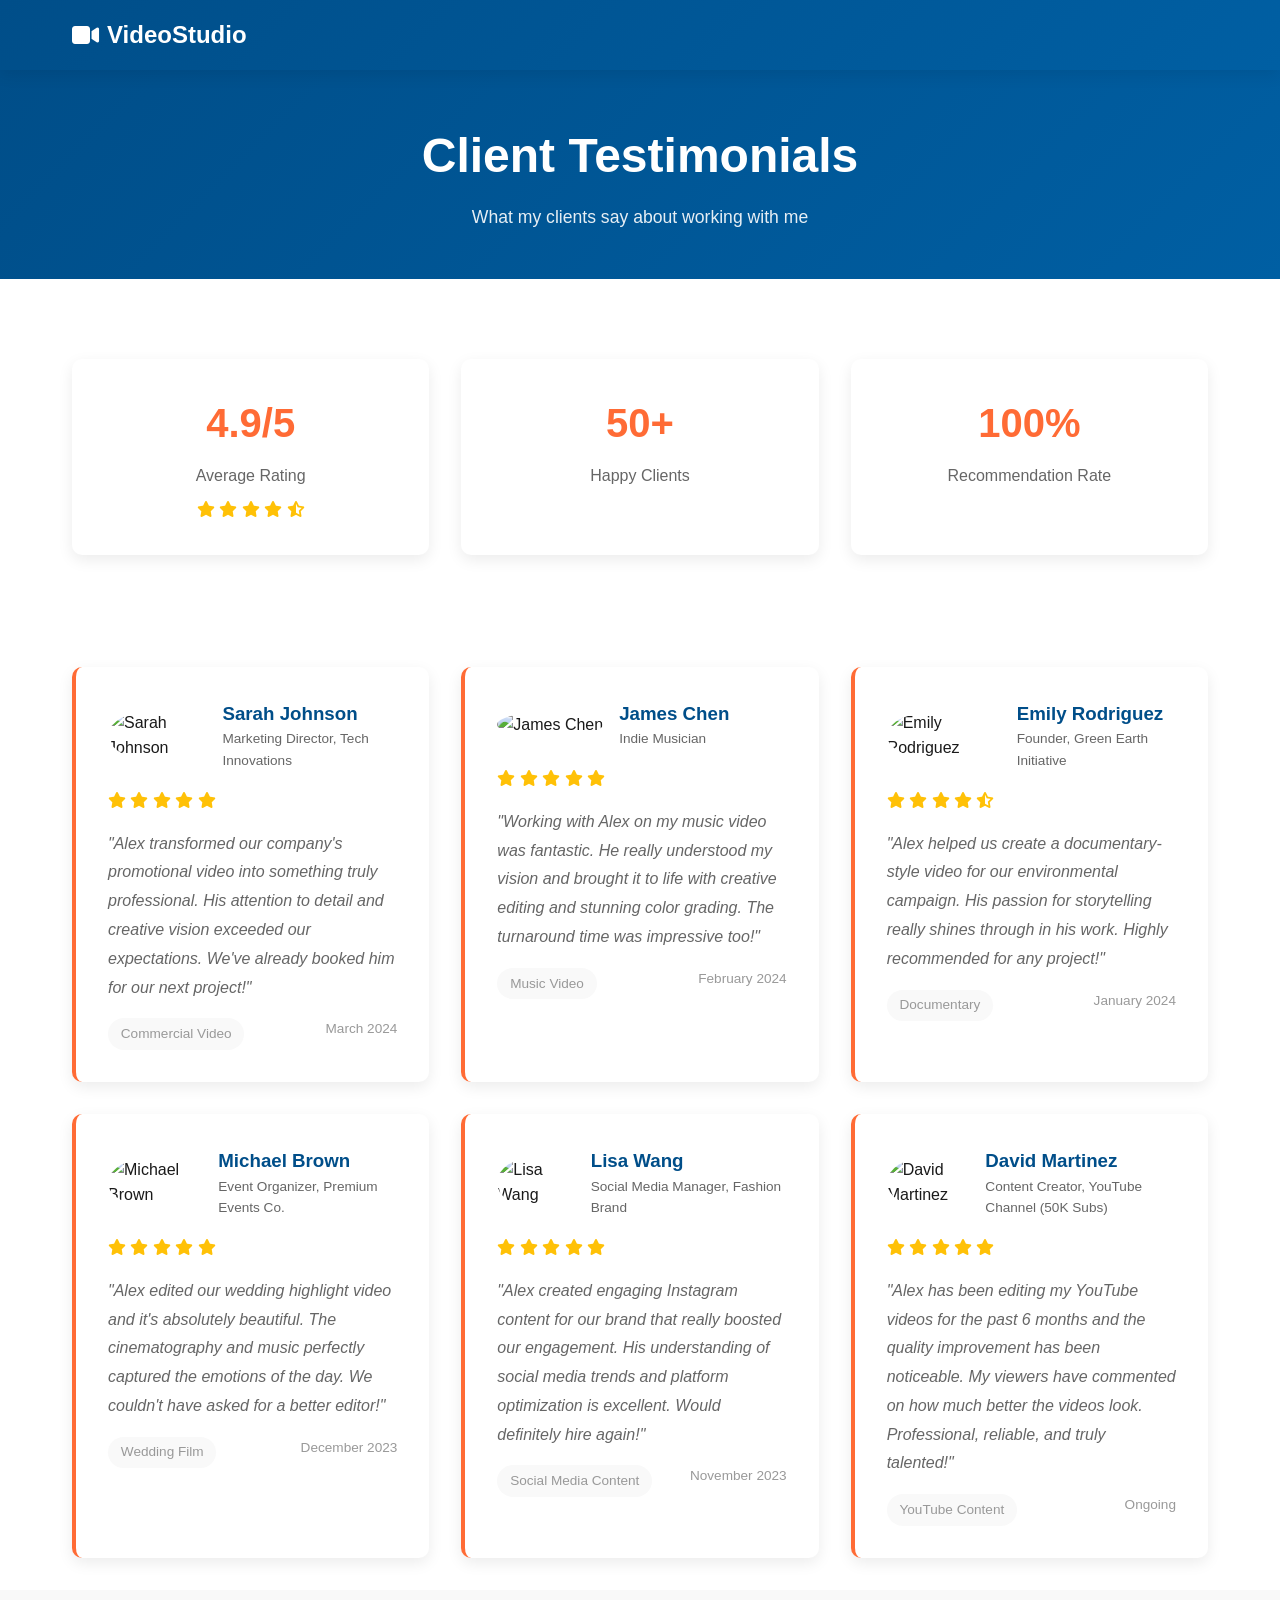
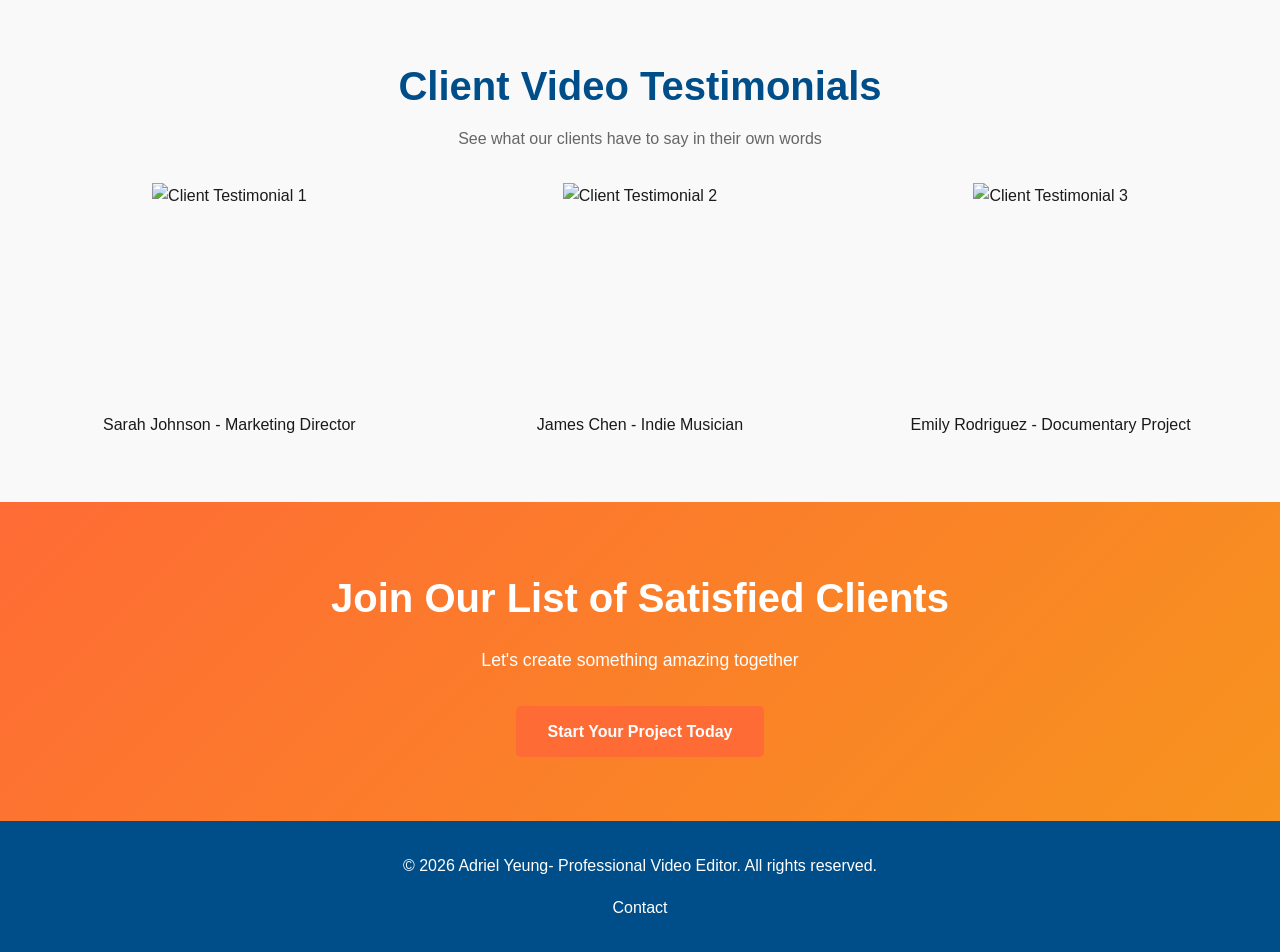
==== testimonials.html @ ded3be37 "Initial commit" ====
<!DOCTYPE html>
<html lang="en">
<head>
    <meta charset="UTF-8">
    <meta name="viewport" content="width=device-width, initial-scale=1.0">
    <title>Testimonials - Adriel Yeung</title>
    <link rel="stylesheet" href="styles.css">
    <link rel="stylesheet" href="https://cdnjs.cloudflare.com/ajax/libs/font-awesome/6.4.0/css/all.min.css">
</head>
<body>
    <!-- Navigation -->
    <nav class="navbar">
        <div class="nav-container">
            <div class="logo">
                <i class="fas fa-video"></i> VideoStudio
            </div>
            <ul class="nav-menu">
                <li><a href="index.html" class="nav-link">Home</a></li>
                <li><a href="videos.html" class="nav-link">Videos</a></li>
                <li><a href="services.html" class="nav-link">Services</a></li>
                <li><a href="testimonials.html" class="nav-link active">Testimonials</a></li>
                <li><a href="index.html#contact" class="nav-link cta-btn">Contact</a></li>
            </ul>
        </div>
    </nav>

    <!-- Page Header -->
    <section class="page-header">
        <h1>Client Testimonials</h1>
        <p>What my clients say about working with me</p>
    </section>

    <!-- Stats Section -->
    <section class="testimonial-stats">
        <div class="stat-box">
            <h3>4.9/5</h3>
            <p>Average Rating</p>
            <div class="stars">
                <i class="fas fa-star"></i>
                <i class="fas fa-star"></i>
                <i class="fas fa-star"></i>
                <i class="fas fa-star"></i>
                <i class="fas fa-star-half-alt"></i>
            </div>
        </div>
        <div class="stat-box">
            <h3>50+</h3>
            <p>Happy Clients</p>
        </div>
        <div class="stat-box">
            <h3>100%</h3>
            <p>Recommendation Rate</p>
        </div>
    </section>

    <!-- Testimonials Grid -->
    <section class="testimonials-container">
        <div class="testimonial-card">
            <div class="testimonial-header">
                <div class="client-avatar">
                    <img src="https://via.placeholder.com/80?text=Sarah" alt="Sarah Johnson">
                </div>
                <div class="client-info">
                    <h3>Sarah Johnson</h3>
                    <p>Marketing Director, Tech Innovations</p>
                </div>
            </div>
            <div class="stars-small">
                <i class="fas fa-star"></i>
                <i class="fas fa-star"></i>
                <i class="fas fa-star"></i>
                <i class="fas fa-star"></i>
                <i class="fas fa-star"></i>
            </div>
            <p class="testimonial-text">"Alex transformed our company's promotional video into something truly professional. His attention to detail and creative vision exceeded our expectations. We've already booked him for our next project!"</p>
            <div class="testimonial-meta">
                <span class="project-type">Commercial Video</span>
                <span class="date">March 2024</span>
            </div>
        </div>

        <div class="testimonial-card">
            <div class="testimonial-header">
                <div class="client-avatar">
                    <img src="https://via.placeholder.com/80?text=James" alt="James Chen">
                </div>
                <div class="client-info">
                    <h3>James Chen</h3>
                    <p>Indie Musician</p>
                </div>
            </div>
            <div class="stars-small">
                <i class="fas fa-star"></i>
                <i class="fas fa-star"></i>
                <i class="fas fa-star"></i>
                <i class="fas fa-star"></i>
                <i class="fas fa-star"></i>
            </div>
            <p class="testimonial-text">"Working with Alex on my music video was fantastic. He really understood my vision and brought it to life with creative editing and stunning color grading. The turnaround time was impressive too!"</p>
            <div class="testimonial-meta">
                <span class="project-type">Music Video</span>
                <span class="date">February 2024</span>
            </div>
        </div>

        <div class="testimonial-card">
            <div class="testimonial-header">
                <div class="client-avatar">
                    <img src="https://via.placeholder.com/80?text=Emily" alt="Emily Rodriguez">
                </div>
                <div class="client-info">
                    <h3>Emily Rodriguez</h3>
                    <p>Founder, Green Earth Initiative</p>
                </div>
            </div>
            <div class="stars-small">
                <i class="fas fa-star"></i>
                <i class="fas fa-star"></i>
                <i class="fas fa-star"></i>
                <i class="fas fa-star"></i>
                <i class="fas fa-star-half-alt"></i>
            </div>
            <p class="testimonial-text">"Alex helped us create a documentary-style video for our environmental campaign. His passion for storytelling really shines through in his work. Highly recommended for any project!"</p>
            <div class="testimonial-meta">
                <span class="project-type">Documentary</span>
                <span class="date">January 2024</span>
            </div>
        </div>

        <div class="testimonial-card">
            <div class="testimonial-header">
                <div class="client-avatar">
                    <img src="https://via.placeholder.com/80?text=Michael" alt="Michael Brown">
                </div>
                <div class="client-info">
                    <h3>Michael Brown</h3>
                    <p>Event Organizer, Premium Events Co.</p>
                </div>
            </div>
            <div class="stars-small">
                <i class="fas fa-star"></i>
                <i class="fas fa-star"></i>
                <i class="fas fa-star"></i>
                <i class="fas fa-star"></i>
                <i class="fas fa-star"></i>
            </div>
            <p class="testimonial-text">"Alex edited our wedding highlight video and it's absolutely beautiful. The cinematography and music perfectly captured the emotions of the day. We couldn't have asked for a better editor!"</p>
            <div class="testimonial-meta">
                <span class="project-type">Wedding Film</span>
                <span class="date">December 2023</span>
            </div>
        </div>

        <div class="testimonial-card">
            <div class="testimonial-header">
                <div class="client-avatar">
                    <img src="https://via.placeholder.com/80?text=Lisa" alt="Lisa Wang">
                </div>
                <div class="client-info">
                    <h3>Lisa Wang</h3>
                    <p>Social Media Manager, Fashion Brand</p>
                </div>
            </div>
            <div class="stars-small">
                <i class="fas fa-star"></i>
                <i class="fas fa-star"></i>
                <i class="fas fa-star"></i>
                <i class="fas fa-star"></i>
                <i class="fas fa-star"></i>
            </div>
            <p class="testimonial-text">"Alex created engaging Instagram content for our brand that really boosted our engagement. His understanding of social media trends and platform optimization is excellent. Would definitely hire again!"</p>
            <div class="testimonial-meta">
                <span class="project-type">Social Media Content</span>
                <span class="date">November 2023</span>
            </div>
        </div>

        <div class="testimonial-card">
            <div class="testimonial-header">
                <div class="client-avatar">
                    <img src="https://via.placeholder.com/80?text=David" alt="David Martinez">
                </div>
                <div class="client-info">
                    <h3>David Martinez</h3>
                    <p>Content Creator, YouTube Channel (50K Subs)</p>
                </div>
            </div>
            <div class="stars-small">
                <i class="fas fa-star"></i>
                <i class="fas fa-star"></i>
                <i class="fas fa-star"></i>
                <i class="fas fa-star"></i>
                <i class="fas fa-star"></i>
            </div>
            <p class="testimonial-text">"Alex has been editing my YouTube videos for the past 6 months and the quality improvement has been noticeable. My viewers have commented on how much better the videos look. Professional, reliable, and truly talented!"</p>
            <div class="testimonial-meta">
                <span class="project-type">YouTube Content</span>
                <span class="date">Ongoing</span>
            </div>
        </div>
    </section>

    <!-- Video Testimonial CTA -->
    <section class="video-testimonials">
        <h2>Client Video Testimonials</h2>
        <p>See what our clients have to say in their own words</p>
        <div class="video-testimonials-grid">
            <div class="video-testimonial">
                <div class="video-placeholder">
                    <i class="fas fa-play-circle"></i>
                    <img src="https://via.placeholder.com/300x200?text=Client+Testimonial" alt="Client Testimonial 1">
                </div>
                <p>Sarah Johnson - Marketing Director</p>
            </div>
            <div class="video-testimonial">
                <div class="video-placeholder">
                    <i class="fas fa-play-circle"></i>
                    <img src="https://via.placeholder.com/300x200?text=Client+Testimonial" alt="Client Testimonial 2">
                </div>
                <p>James Chen - Indie Musician</p>
            </div>
            <div class="video-testimonial">
                <div class="video-placeholder">
                    <i class="fas fa-play-circle"></i>
                    <img src="https://via.placeholder.com/300x200?text=Client+Testimonial" alt="Client Testimonial 3">
                </div>
                <p>Emily Rodriguez - Documentary Project</p>
            </div>
        </div>
    </section>

    <!-- CTA Section -->
    <section class="cta-section">
        <h2>Join Our List of Satisfied Clients</h2>
        <p>Let's create something amazing together</p>
        <a href="index.html#contact" class="btn btn-primary">Start Your Project Today</a>
    </section>

    <!-- Footer -->
    <footer class="footer">
        <p>&copy; 2026 Adriel Yeung- Professional Video Editor. All rights reserved.</p>
        <div class="footer-links">
            <a href="#contact">Contact</a>
        </div>
    </footer>

    <script src="script.js"></script>
</body>
</html>
---- styles.css ----
/* ===== Global Styles ===== */
* {
    margin: 0;
    padding: 0;
    box-sizing: border-box;
}

:root {
    --primary-color: #ff6b35;
    --secondary-color: #004e89;
    --accent-color: #f7931e;
    --text-dark: #1a1a1a;
    --text-light: #666;
    --bg-light: #f9f9f9;
    --bg-white: #ffffff;
    --border-color: #e0e0e0;
    --shadow: 0 10px 30px rgba(0, 0, 0, 0.1);
    --shadow-sm: 0 5px 15px rgba(0, 0, 0, 0.08);
}

html {
    scroll-behavior: smooth;
}

body {
    font-family: 'Segoe UI', Tahoma, Geneva, Verdana, sans-serif;
    line-height: 1.6;
    color: var(--text-dark);
    background-color: var(--bg-white);
}

/* ===== Navigation ===== */
.navbar {
    background: linear-gradient(135deg, var(--secondary-color) 0%, #005fa3 100%);
    padding: 1rem 0;
    position: sticky;
    top: 0;
    z-index: 1000;
    box-shadow: var(--shadow-sm);
}

.nav-container {
    max-width: 1200px;
    margin: 0 auto;
    padding: 0 2rem;
    display: flex;
    justify-content: space-between;
    align-items: center;
}

.logo {
    font-size: 1.5rem;
    font-weight: bold;
    color: white;
    display: flex;
    align-items: center;
    gap: 0.5rem;
}

.nav-menu {
    display: flex;
    list-style: none;
    gap: 2rem;
    align-items: center;
}

.nav-link {
    color: white;
    text-decoration: none;
    transition: all 0.3s ease;
    position: relative;
}

.nav-link:hover,
.nav-link.active {
    color: var(--accent-color);
}

.nav-link.active::after {
    content: '';
    position: absolute;
    bottom: -8px;
    left: 0;
    width: 100%;
    height: 2px;
    background: var(--accent-color);
}

.cta-btn {
    background: var(--primary-color);
    padding: 0.5rem 1.5rem;
    border-radius: 5px;
    transition: all 0.3s ease;
}

.cta-btn:hover {
    background: var(--accent-color);
    transform: translateY(-2px);
}

/* ===== Buttons ===== */
.btn {
    padding: 0.8rem 2rem;
    border: none;
    border-radius: 5px;
    font-size: 1rem;
    cursor: pointer;
    transition: all 0.3s ease;
    text-decoration: none;
    display: inline-block;
    font-weight: 600;
}

.btn-primary {
    background: var(--primary-color);
    color: white;
}

.btn-primary:hover {
    background: var(--accent-color);
    transform: translateY(-3px);
    box-shadow: var(--shadow);
}

.btn-secondary {
    background: transparent;
    color: var(--primary-color);
    border: 2px solid var(--primary-color);
}

.btn-secondary:hover {
    background: var(--primary-color);
    color: white;
}

/* ===== Hero Section ===== */
.hero {
    background: linear-gradient(135deg, var(--secondary-color) 0%, #005fa3 100%);
    color: white;
    padding: 6rem 2rem;
    min-height: 600px;
    display: flex;
    align-items: center;
    justify-content: center;
    position: relative;
    overflow: hidden;
}

.hero-background {
    position: absolute;
    top: 0;
    left: 0;
    width: 100%;
    height: 100%;
    z-index: 0;
}

.animated-shape {
    position: absolute;
    opacity: 0.1;
}

.shape-1 {
    width: 400px;
    height: 400px;
    background: white;
    border-radius: 50%;
    top: -100px;
    right: -100px;
    animation: float 6s ease-in-out infinite;
}

.shape-2 {
    width: 300px;
    height: 300px;
    background: white;
    border-radius: 50%;
    bottom: -50px;
    left: 50px;
    animation: float 8s ease-in-out infinite reverse;
}

@keyframes float {
    0%, 100% {
        transform: translateY(0px);
    }
    50% {
        transform: translateY(30px);
    }
}

.hero-content {
    position: relative;
    z-index: 1;
    text-align: center;
    max-width: 800px;
}

.hero h1 {
    font-size: 3.5rem;
    margin-bottom: 1rem;
    font-weight: 700;
}

.hero p {
    font-size: 1.3rem;
    margin-bottom: 2rem;
    opacity: 0.9;
}

/* ===== About Section ===== */
.about {
    padding: 4rem 2rem;
    background: var(--bg-light);
}

.about-container {
    max-width: 1200px;
    margin: 0 auto;
    display: grid;
    grid-template-columns: 1fr 1fr;
    gap: 3rem;
    align-items: center;
}

.about h2 {
    font-size: 2.5rem;
    margin-bottom: 1.5rem;
    color: var(--secondary-color);
}

.about p {
    font-size: 1rem;
    line-height: 1.8;
    margin-bottom: 1rem;
    color: var(--text-light);
}

.highlight-stats {
    display: grid;
    grid-template-columns: repeat(3, 1fr);
    gap: 2rem;
    margin-top: 2rem;
}

.stat {
    text-align: center;
    padding: 1.5rem;
    background: white;
    border-radius: 10px;
    box-shadow: var(--shadow-sm);
}

.stat h3 {
    font-size: 2rem;
    color: var(--primary-color);
    margin-bottom: 0.5rem;
}

.stat p {
    margin: 0;
    color: var(--text-light);
}

.btn-stats {
    grid-column: 1 / -1;
    width: 100%;
    margin-top: 1rem;
}

.about-image {
    display: flex;
    justify-content: center;
}

.placeholder-image {
    width: 300px;
    height: 300px;
    background: linear-gradient(135deg, var(--primary-color) 0%, var(--accent-color) 100%);
    border-radius: 20px;
    display: flex;
    align-items: center;
    justify-content: center;
    font-size: 100px;
    color: white;
    box-shadow: var(--shadow);
}

/* ===== Services Section ===== */
.services-preview,
.services-detailed,
.packages {
    padding: 4rem 2rem;
}

.services-preview {
    background: white;
}

.services-detailed {
    background: var(--bg-light);
    display: grid;
    grid-template-columns: repeat(auto-fit, minmax(300px, 1fr));
    gap: 2rem;
}

.services-preview h2,
.packages h2 {
    text-align: center;
    font-size: 2.5rem;
    margin-bottom: 3rem;
    color: var(--secondary-color);
}

.services-grid {
    display: grid;
    grid-template-columns: repeat(auto-fit, minmax(250px, 1fr));
    gap: 2rem;
    margin-bottom: 2rem;
}

.service-card {
    background: white;
    border-radius: 10px;
    overflow: hidden;
    box-shadow: var(--shadow-sm);
    transition: all 0.3s ease;
}

.service-card:hover {
    transform: translateY(-10px);
    box-shadow: var(--shadow);
}

.service-video {
    position: relative;
    overflow: hidden;
    aspect-ratio: 16 / 9;
}

.service-video video {
    width: 100%;
    height: 100%;
    object-fit: contain;
    display: block;
}

.service-video img {
    width: 100%;
    height: 100%;
    object-fit: cover;
}

.service-video .video-overlay {
    position: absolute;
    top: 0;
    left: 0;
    width: 100%;
    height: 100%;
    background: rgba(0, 0, 0, 0.5);
    display: flex;
    align-items: center;
    justify-content: center;
    opacity: 0;
    transition: all 0.3s ease;
}

.service-card:hover .video-overlay {
    opacity: 1;
}

.service-video .play-button {
    width: 60px;
    height: 60px;
    background: var(--primary-color);
    border-radius: 50%;
    display: flex;
    align-items: center;
    justify-content: center;
    font-size: 1.5rem;
    color: white;
    text-decoration: none;
    transition: all 0.3s ease;
}

.service-video .play-button:hover {
    background: var(--accent-color);
    transform: scale(1.1);
}

.service-info {
    padding: 1.5rem;
    text-align: center;
}

.service-card i {
    font-size: 2.5rem;
    color: var(--primary-color);
    margin-bottom: 1rem;
}

.service-card h3 {
    font-size: 1.3rem;
    margin-bottom: 0.5rem;
}

.service-card p {
    color: var(--text-light);
    font-size: 0.9rem;
}

/* Service Items (Detailed) */
.service-item {
    background: white;
    padding: 2rem;
    border-radius: 10px;
    box-shadow: var(--shadow-sm);
    transition: all 0.3s ease;
}

.service-item:hover {
    box-shadow: var(--shadow);
}

.service-icon {
    font-size: 3rem;
    color: var(--primary-color);
    margin-bottom: 1rem;
}

.service-item h2 {
    font-size: 1.5rem;
    margin-bottom: 1rem;
    color: var(--secondary-color);
}

.service-list {
    list-style: none;
    margin: 1.5rem 0;
    text-align: left;
}

.service-list li {
    padding: 0.5rem 0;
    color: var(--text-light);
}

.service-list i {
    color: var(--primary-color);
    margin-right: 0.5rem;
}

.pricing {
    background: var(--bg-light);
    padding: 1rem;
    border-radius: 5px;
    margin-top: 1rem;
}

.pricing h3 {
    color: var(--primary-color);
    margin: 0;
}

.pricing p {
    margin: 0;
    color: var(--text-light);
    font-size: 0.9rem;
}

/* Packages Section */
.packages-grid {
    display: grid;
    grid-template-columns: repeat(auto-fit, minmax(280px, 1fr));
    gap: 2rem;
    max-width: 1200px;
    margin: 0 auto;
}

.package-card {
    background: white;
    padding: 2rem;
    border-radius: 10px;
    text-align: center;
    box-shadow: var(--shadow-sm);
    transition: all 0.3s ease;
    border: 2px solid transparent;
    position: relative;
}

.package-card:hover {
    transform: translateY(-5px);
    box-shadow: var(--shadow);
}

.package-card.featured {
    border-color: var(--primary-color);
    transform: scale(1.05);
}

.badge {
    position: absolute;
    top: -12px;
    left: 50%;
    transform: translateX(-50%);
    background: var(--primary-color);
    color: white;
    padding: 0.5rem 1rem;
    border-radius: 20px;
    font-size: 0.8rem;
    font-weight: bold;
}

.package-card h3 {
    font-size: 1.5rem;
    margin-bottom: 0.5rem;
}

.package-price {
    font-size: 2.5rem;
    color: var(--primary-color);
    font-weight: bold;
    margin: 1rem 0;
}

.package-duration {
    color: var(--text-light);
    font-size: 0.9rem;
    margin-bottom: 1.5rem;
}

.package-features {
    list-style: none;
    margin: 2rem 0;
    text-align: left;
}

.package-features li {
    padding: 0.5rem 0;
    color: var(--text-light);
}

.package-features i {
    color: var(--primary-color);
    margin-right: 0.5rem;
    width: 20px;
}

.package-features .fa-times {
    color: #ccc;
}

/* ===== Social Section ===== */
.social-section {
    background: linear-gradient(135deg, var(--secondary-color) 0%, #005fa3 100%);
    color: white;
    padding: 4rem 2rem;
    text-align: center;
}

.social-section h2 {
    font-size: 2.5rem;
    margin-bottom: 2rem;
}

.social-icons {
    display: flex;
    justify-content: center;
    gap: 2rem;
    flex-wrap: wrap;
}

.social-icon {
    width: 60px;
    height: 60px;
    background: rgba(255, 255, 255, 0.2);
    border-radius: 50%;
    display: flex;
    align-items: center;
    justify-content: center;
    font-size: 1.5rem;
    color: white;
    text-decoration: none;
    transition: all 0.3s ease;
}

.social-icon:hover {
    background: var(--primary-color);
    transform: translateY(-5px) scale(1.1);
}

/* ===== Contact Section ===== */
.contact {
    background: var(--bg-light);
    padding: 4rem 2rem;
}

.contact-container {
    max-width: 600px;
    margin: 0 auto;
}

.contact h2 {
    text-align: center;
    font-size: 2.5rem;
    margin-bottom: 0.5rem;
    color: var(--secondary-color);
}

.contact > p {
    text-align: center;
    margin-bottom: 2rem;
    color: var(--text-light);
}

.contact-form {
    display: flex;
    flex-direction: column;
    gap: 1rem;
    margin-bottom: 2rem;
}

.contact-form input,
.contact-form textarea {
    padding: 1rem;
    border: 1px solid var(--border-color);
    border-radius: 5px;
    font-family: inherit;
    font-size: 1rem;
}

.contact-form input:focus,
.contact-form textarea:focus {
    outline: none;
    border-color: var(--primary-color);
    box-shadow: 0 0 0 3px rgba(255, 107, 53, 0.1);
}

.contact-info {
    text-align: center;
    color: var(--text-light);
}

.contact-info p {
    margin: 0.5rem 0;
}

.contact-info i {
    color: var(--primary-color);
    margin-right: 0.5rem;
}

/* ===== Page Header ===== */
.page-header {
    background: linear-gradient(135deg, var(--secondary-color) 0%, #005fa3 100%);
    color: white;
    padding: 3rem 2rem;
    text-align: center;
}

.page-header h1 {
    font-size: 3rem;
    margin-bottom: 0.5rem;
}

.page-header p {
    font-size: 1.1rem;
    opacity: 0.9;
}

/* ===== Videos Section ===== */
.videos-section {
    max-width: 1200px;
    margin: 0 auto;
    padding: 3rem 2rem;
}

.filter-buttons {
    display: flex;
    justify-content: center;
    gap: 1rem;
    margin-bottom: 3rem;
    flex-wrap: wrap;
}

.filter-btn {
    padding: 0.7rem 1.5rem;
    border: 2px solid var(--border-color);
    background: white;
    border-radius: 25px;
    cursor: pointer;
    transition: all 0.3s ease;
    font-weight: 500;
    color: var(--text-dark);
}

.filter-btn:hover,
.filter-btn.active {
    background: var(--primary-color);
    color: white;
    border-color: var(--primary-color);
}

.videos-grid {
    display: grid;
    grid-template-columns: repeat(auto-fill, minmax(300px, 1fr));
    gap: 2rem;
}

.video-card {
    background: white;
    border-radius: 10px;
    overflow: hidden;
    box-shadow: var(--shadow-sm);
    transition: all 0.3s ease;
}

.video-card:hover {
    transform: translateY(-10px);
    box-shadow: var(--shadow);
}

.video-thumbnail {
    position: relative;
    overflow: hidden;
    aspect-ratio: 16 / 9;
}

.video-thumbnail img {
    width: 100%;
    height: 100%;
    object-fit: cover;
}

.video-overlay {
    position: absolute;
    top: 0;
    left: 0;
    width: 100%;
    height: 100%;
    background: rgba(0, 0, 0, 0.5);
    display: flex;
    align-items: center;
    justify-content: center;
    opacity: 0;
    transition: all 0.3s ease;
}

.video-card:hover .video-overlay {
    opacity: 1;
}

.play-button {
    width: 60px;
    height: 60px;
    background: var(--primary-color);
    border-radius: 50%;
    display: flex;
    align-items: center;
    justify-content: center;
    font-size: 1.5rem;
    color: white;
    text-decoration: none;
    transition: all 0.3s ease;
}

.play-button:hover {
    background: var(--accent-color);
    transform: scale(1.1);
}

.video-info {
    padding: 1.5rem;
}

.video-info h3 {
    margin-bottom: 0.5rem;
    color: var(--secondary-color);
}

.category-badge {
    display: inline-block;
    background: var(--primary-color);
    color: white;
    padding: 0.3rem 0.8rem;
    border-radius: 20px;
    font-size: 0.8rem;
    margin-bottom: 0.5rem;
}

.description {
    color: var(--text-light);
    font-size: 0.9rem;
    margin-bottom: 1rem;
}

.stats {
    color: #999;
    font-size: 0.85rem;
}

.stats i {
    margin-right: 0.3rem;
}

/* ===== Testimonials Section ===== */
.testimonial-stats {
    display: grid;
    grid-template-columns: repeat(auto-fit, minmax(200px, 1fr));
    gap: 2rem;
    max-width: 1200px;
    margin: 3rem auto;
    padding: 2rem;
}

.stat-box {
    background: white;
    padding: 2rem;
    border-radius: 10px;
    text-align: center;
    box-shadow: var(--shadow-sm);
}

.stat-box h3 {
    font-size: 2.5rem;
    color: var(--primary-color);
    margin-bottom: 0.5rem;
}

.stat-box p {
    color: var(--text-light);
    margin-bottom: 0.5rem;
}

.stars {
    color: #ffc107;
}

.testimonials-container {
    max-width: 1200px;
    margin: 0 auto;
    padding: 2rem;
    display: grid;
    grid-template-columns: repeat(auto-fit, minmax(300px, 1fr));
    gap: 2rem;
}

.testimonial-card {
    background: white;
    padding: 2rem;
    border-radius: 10px;
    box-shadow: var(--shadow-sm);
    transition: all 0.3s ease;
    border-left: 4px solid var(--primary-color);
}

.testimonial-card:hover {
    box-shadow: var(--shadow);
    transform: translateY(-5px);
}

.testimonial-header {
    display: flex;
    gap: 1rem;
    margin-bottom: 1rem;
    align-items: center;
}

.client-avatar img {
    width: 60px;
    height: 60px;
    border-radius: 50%;
    object-fit: cover;
}

.client-info h3 {
    margin: 0;
    color: var(--secondary-color);
}

.client-info p {
    margin: 0;
    color: var(--text-light);
    font-size: 0.85rem;
}

.stars-small {
    color: #ffc107;
    margin-bottom: 1rem;
}

.testimonial-text {
    color: var(--text-light);
    line-height: 1.8;
    margin-bottom: 1rem;
    font-style: italic;
}

.testimonial-meta {
    display: flex;
    justify-content: space-between;
    font-size: 0.85rem;
    color: #999;
}

.project-type {
    background: var(--bg-light);
    padding: 0.3rem 0.8rem;
    border-radius: 20px;
}

/* Video Testimonials */
.video-testimonials {
    background: var(--bg-light);
    padding: 4rem 2rem;
    text-align: center;
}

.video-testimonials h2 {
    font-size: 2.5rem;
    margin-bottom: 0.5rem;
    color: var(--secondary-color);
}

.video-testimonials > p {
    margin-bottom: 2rem;
    color: var(--text-light);
}

.video-testimonials-grid {
    display: grid;
    grid-template-columns: repeat(auto-fit, minmax(250px, 1fr));
    gap: 2rem;
    max-width: 1200px;
    margin: 0 auto;
}

.video-testimonial {
    text-align: center;
}

.video-placeholder {
    position: relative;
    overflow: hidden;
    border-radius: 10px;
    aspect-ratio: 16 / 9;
    margin-bottom: 1rem;
    cursor: pointer;
}

.video-placeholder img {
    width: 100%;
    height: 100%;
    object-fit: cover;
}

.video-placeholder::before {
    content: '';
    position: absolute;
    top: 0;
    left: 0;
    width: 100%;
    height: 100%;
    background: rgba(0, 0, 0, 0.3);
    opacity: 0;
    transition: all 0.3s ease;
}

.video-placeholder:hover::before {
    opacity: 1;
}

.video-placeholder i {
    position: absolute;
    top: 50%;
    left: 50%;
    transform: translate(-50%, -50%);
    font-size: 3rem;
    color: white;
    opacity: 0;
    transition: all 0.3s ease;
}

.video-placeholder:hover i {
    opacity: 1;
}

/* ===== CTA Section ===== */
.cta-section {
    background: linear-gradient(135deg, var(--primary-color) 0%, var(--accent-color) 100%);
    color: white;
    padding: 4rem 2rem;
    text-align: center;
}

.cta-section h2 {
    font-size: 2.5rem;
    margin-bottom: 1rem;
}

.cta-section p {
    font-size: 1.1rem;
    margin-bottom: 2rem;
}

/* ===== Footer ===== */
.footer {
    background: var(--secondary-color);
    color: white;
    padding: 2rem;
    text-align: center;
}

.footer-links {
    margin-top: 1rem;
    display: flex;
    justify-content: center;
    gap: 2rem;
    flex-wrap: wrap;
}

.footer-links a {
    color: white;
    text-decoration: none;
    transition: all 0.3s ease;
}

.footer-links a:hover {
    color: var(--accent-color);
}

/* ===== Responsive Design ===== */
@media (max-width: 768px) {
    .nav-menu {
        flex-direction: column;
        gap: 1rem;
    }

    .hero h1 {
        font-size: 2rem;
    }

    .about-container {
        grid-template-columns: 1fr;
    }

    .highlight-stats {
        grid-template-columns: 1fr;
    }

    .hero p {
        font-size: 1rem;
    }

    .services-preview h2,
    .packages h2,
    .page-header h1 {
        font-size: 1.8rem;
    }

    .package-card.featured {
        transform: scale(1);
    }

    .social-icons {
        gap: 1rem;
    }

    .filter-buttons {
        gap: 0.5rem;
    }

    .filter-btn {
        padding: 0.5rem 1rem;
        font-size: 0.9rem;
    }
}

@media (max-width: 480px) {
    .nav-container {
        padding: 0 1rem;
    }

    .nav-menu {
        gap: 0.5rem;
    }

    .logo {
        font-size: 1.2rem;
    }

    .nav-link {
        font-size: 0.85rem;
    }

    .hero {
        padding: 3rem 1rem;
        min-height: auto;
    }

    .hero h1 {
        font-size: 1.5rem;
    }

    .hero p {
        font-size: 0.9rem;
    }

    .btn {
        padding: 0.6rem 1.5rem;
        font-size: 0.9rem;
    }

    .services-grid,
    .videos-grid {
        grid-template-columns: 1fr;
    }

    .testimonials-container,
    .packages-grid {
        grid-template-columns: 1fr;
    }

    .contact-form,
    .social-icons {
        gap: 0.8rem;
    }

    .page-header h1 {
        font-size: 1.8rem;
    }
}
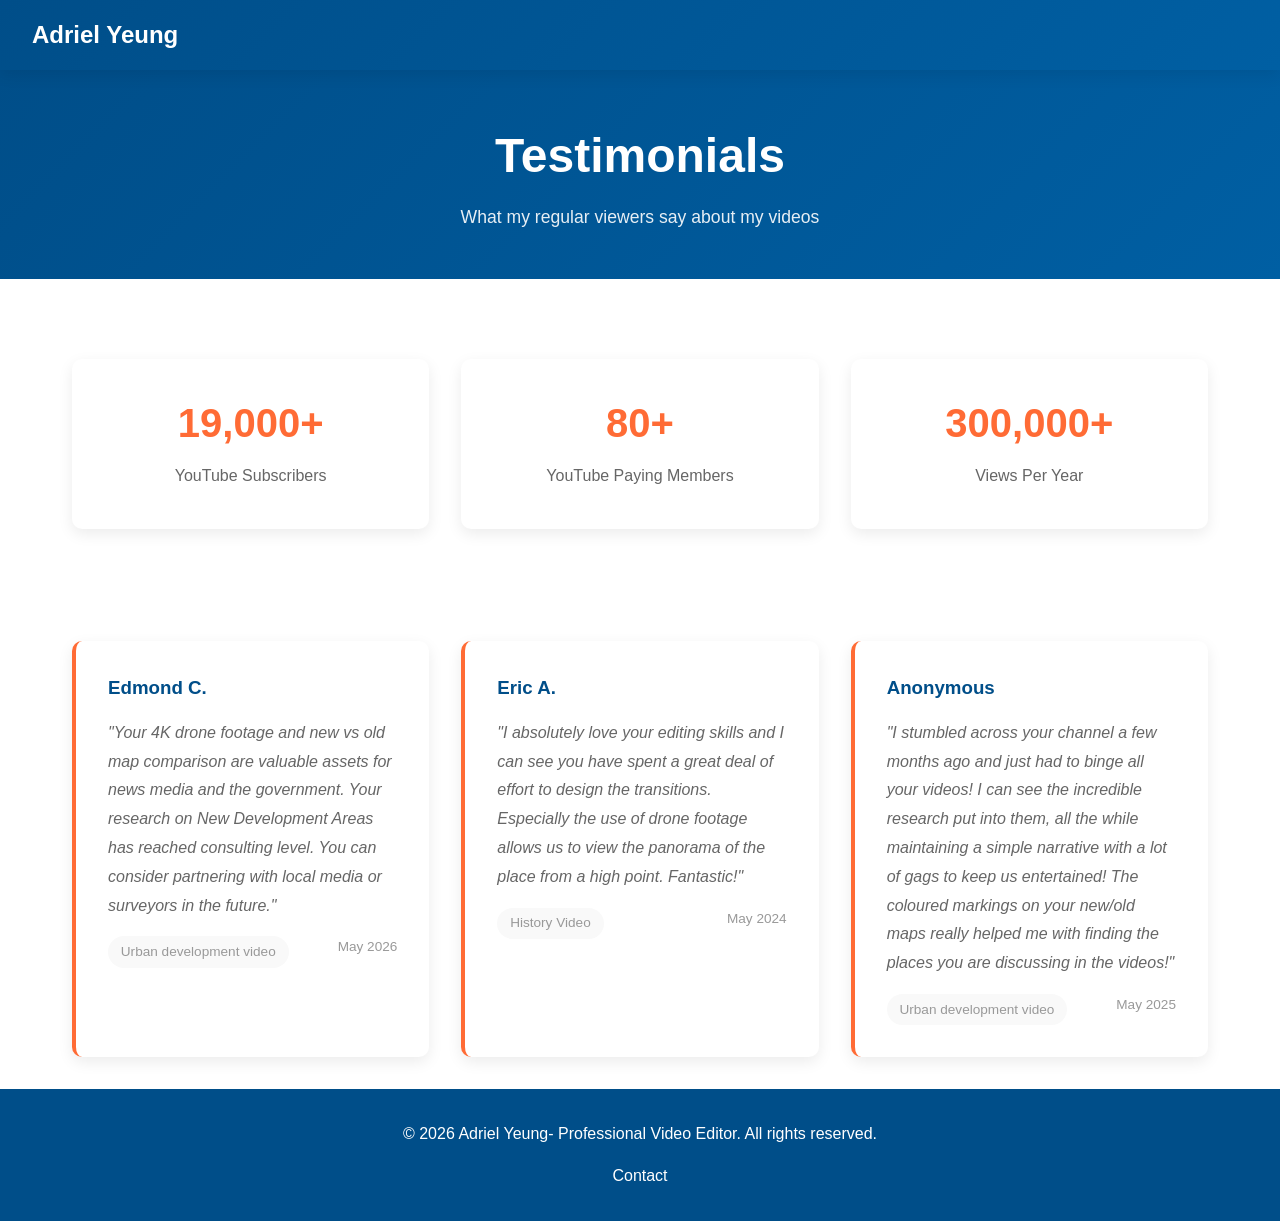
==== commit 9d90f3b5: "Videos and testimonials page" ====
--- a/testimonials.html
+++ b/testimonials.html
@@ -12,12 +12,11 @@
     <nav class="navbar">
         <div class="nav-container">
             <div class="logo">
-                <i class="fas fa-video"></i> VideoStudio
+                Adriel Yeung
             </div>
             <ul class="nav-menu">
                 <li><a href="index.html" class="nav-link">Home</a></li>
                 <li><a href="videos.html" class="nav-link">Videos</a></li>
-                <li><a href="services.html" class="nav-link">Services</a></li>
                 <li><a href="testimonials.html" class="nav-link active">Testimonials</a></li>
                 <li><a href="index.html#contact" class="nav-link cta-btn">Contact</a></li>
             </ul>
@@ -26,30 +25,23 @@
 
     <!-- Page Header -->
     <section class="page-header">
-        <h1>Client Testimonials</h1>
-        <p>What my clients say about working with me</p>
+        <h1>Testimonials</h1>
+        <p>What my regular viewers say about my videos</p>
     </section>
 
     <!-- Stats Section -->
     <section class="testimonial-stats">
         <div class="stat-box">
-            <h3>4.9/5</h3>
-            <p>Average Rating</p>
-            <div class="stars">
-                <i class="fas fa-star"></i>
-                <i class="fas fa-star"></i>
-                <i class="fas fa-star"></i>
-                <i class="fas fa-star"></i>
-                <i class="fas fa-star-half-alt"></i>
-            </div>
+            <h3>19,000+</h3>
+            <p>YouTube Subscribers</p>
         </div>
         <div class="stat-box">
-            <h3>50+</h3>
-            <p>Happy Clients</p>
+            <h3>80+</h3>
+            <p>YouTube Paying Members</p>
         </div>
         <div class="stat-box">
-            <h3>100%</h3>
-            <p>Recommendation Rate</p>
+            <h3>300,000+</h3>
+            <p>Views Per Year</p>
         </div>
     </section>
 
@@ -57,183 +49,42 @@
     <section class="testimonials-container">
         <div class="testimonial-card">
             <div class="testimonial-header">
-                <div class="client-avatar">
-                    <img src="https://via.placeholder.com/80?text=Sarah" alt="Sarah Johnson">
-                </div>
                 <div class="client-info">
-                    <h3>Sarah Johnson</h3>
-                    <p>Marketing Director, Tech Innovations</p>
+                    <h3>Edmond C.</h3>
                 </div>
             </div>
-            <div class="stars-small">
-                <i class="fas fa-star"></i>
-                <i class="fas fa-star"></i>
-                <i class="fas fa-star"></i>
-                <i class="fas fa-star"></i>
-                <i class="fas fa-star"></i>
-            </div>
-            <p class="testimonial-text">"Alex transformed our company's promotional video into something truly professional. His attention to detail and creative vision exceeded our expectations. We've already booked him for our next project!"</p>
+            <p class="testimonial-text">"Your 4K drone footage and new vs old map comparison are valuable assets for news media and the government. Your research on New Development Areas has reached consulting level. You can consider partnering with local media or surveyors in the future."</p>
             <div class="testimonial-meta">
-                <span class="project-type">Commercial Video</span>
-                <span class="date">March 2024</span>
+                <span class="project-type">Urban development video</span>
+                <span class="date">May 2026</span>
             </div>
         </div>
 
         <div class="testimonial-card">
             <div class="testimonial-header">
-                <div class="client-avatar">
-                    <img src="https://via.placeholder.com/80?text=James" alt="James Chen">
-                </div>
                 <div class="client-info">
-                    <h3>James Chen</h3>
-                    <p>Indie Musician</p>
+                    <h3>Eric A.</h3>
                 </div>
             </div>
-            <div class="stars-small">
-                <i class="fas fa-star"></i>
-                <i class="fas fa-star"></i>
-                <i class="fas fa-star"></i>
-                <i class="fas fa-star"></i>
-                <i class="fas fa-star"></i>
-            </div>
-            <p class="testimonial-text">"Working with Alex on my music video was fantastic. He really understood my vision and brought it to life with creative editing and stunning color grading. The turnaround time was impressive too!"</p>
+            <p class="testimonial-text">"I absolutely love your editing skills and I can see you have spent a great deal of effort to design the transitions. Especially the use of drone footage allows us to view the panorama of the place from a high point. Fantastic!"</p>
             <div class="testimonial-meta">
-                <span class="project-type">Music Video</span>
-                <span class="date">February 2024</span>
+                <span class="project-type">History Video</span>
+                <span class="date">May 2024</span>
             </div>
         </div>
 
         <div class="testimonial-card">
             <div class="testimonial-header">
-                <div class="client-avatar">
-                    <img src="https://via.placeholder.com/80?text=Emily" alt="Emily Rodriguez">
-                </div>
                 <div class="client-info">
-                    <h3>Emily Rodriguez</h3>
-                    <p>Founder, Green Earth Initiative</p>
+                    <h3>Anonymous</h3>
                 </div>
             </div>
-            <div class="stars-small">
-                <i class="fas fa-star"></i>
-                <i class="fas fa-star"></i>
-                <i class="fas fa-star"></i>
-                <i class="fas fa-star"></i>
-                <i class="fas fa-star-half-alt"></i>
-            </div>
-            <p class="testimonial-text">"Alex helped us create a documentary-style video for our environmental campaign. His passion for storytelling really shines through in his work. Highly recommended for any project!"</p>
+            <p class="testimonial-text">"I stumbled across your channel a few months ago and just had to binge all your videos! I can see the incredible research put into them, all the while maintaining a simple narrative with a lot of gags to keep us entertained! The coloured markings on your new/old maps really helped me with finding the places you are discussing in the videos!"</p>
             <div class="testimonial-meta">
-                <span class="project-type">Documentary</span>
-                <span class="date">January 2024</span>
+                <span class="project-type">Urban development video</span>
+                <span class="date">May 2025</span>
             </div>
         </div>
-
-        <div class="testimonial-card">
-            <div class="testimonial-header">
-                <div class="client-avatar">
-                    <img src="https://via.placeholder.com/80?text=Michael" alt="Michael Brown">
-                </div>
-                <div class="client-info">
-                    <h3>Michael Brown</h3>
-                    <p>Event Organizer, Premium Events Co.</p>
-                </div>
-            </div>
-            <div class="stars-small">
-                <i class="fas fa-star"></i>
-                <i class="fas fa-star"></i>
-                <i class="fas fa-star"></i>
-                <i class="fas fa-star"></i>
-                <i class="fas fa-star"></i>
-            </div>
-            <p class="testimonial-text">"Alex edited our wedding highlight video and it's absolutely beautiful. The cinematography and music perfectly captured the emotions of the day. We couldn't have asked for a better editor!"</p>
-            <div class="testimonial-meta">
-                <span class="project-type">Wedding Film</span>
-                <span class="date">December 2023</span>
-            </div>
-        </div>
-
-        <div class="testimonial-card">
-            <div class="testimonial-header">
-                <div class="client-avatar">
-                    <img src="https://via.placeholder.com/80?text=Lisa" alt="Lisa Wang">
-                </div>
-                <div class="client-info">
-                    <h3>Lisa Wang</h3>
-                    <p>Social Media Manager, Fashion Brand</p>
-                </div>
-            </div>
-            <div class="stars-small">
-                <i class="fas fa-star"></i>
-                <i class="fas fa-star"></i>
-                <i class="fas fa-star"></i>
-                <i class="fas fa-star"></i>
-                <i class="fas fa-star"></i>
-            </div>
-            <p class="testimonial-text">"Alex created engaging Instagram content for our brand that really boosted our engagement. His understanding of social media trends and platform optimization is excellent. Would definitely hire again!"</p>
-            <div class="testimonial-meta">
-                <span class="project-type">Social Media Content</span>
-                <span class="date">November 2023</span>
-            </div>
-        </div>
-
-        <div class="testimonial-card">
-            <div class="testimonial-header">
-                <div class="client-avatar">
-                    <img src="https://via.placeholder.com/80?text=David" alt="David Martinez">
-                </div>
-                <div class="client-info">
-                    <h3>David Martinez</h3>
-                    <p>Content Creator, YouTube Channel (50K Subs)</p>
-                </div>
-            </div>
-            <div class="stars-small">
-                <i class="fas fa-star"></i>
-                <i class="fas fa-star"></i>
-                <i class="fas fa-star"></i>
-                <i class="fas fa-star"></i>
-                <i class="fas fa-star"></i>
-            </div>
-            <p class="testimonial-text">"Alex has been editing my YouTube videos for the past 6 months and the quality improvement has been noticeable. My viewers have commented on how much better the videos look. Professional, reliable, and truly talented!"</p>
-            <div class="testimonial-meta">
-                <span class="project-type">YouTube Content</span>
-                <span class="date">Ongoing</span>
-            </div>
-        </div>
-    </section>
-
-    <!-- Video Testimonial CTA -->
-    <section class="video-testimonials">
-        <h2>Client Video Testimonials</h2>
-        <p>See what our clients have to say in their own words</p>
-        <div class="video-testimonials-grid">
-            <div class="video-testimonial">
-                <div class="video-placeholder">
-                    <i class="fas fa-play-circle"></i>
-                    <img src="https://via.placeholder.com/300x200?text=Client+Testimonial" alt="Client Testimonial 1">
-                </div>
-                <p>Sarah Johnson - Marketing Director</p>
-            </div>
-            <div class="video-testimonial">
-                <div class="video-placeholder">
-                    <i class="fas fa-play-circle"></i>
-                    <img src="https://via.placeholder.com/300x200?text=Client+Testimonial" alt="Client Testimonial 2">
-                </div>
-                <p>James Chen - Indie Musician</p>
-            </div>
-            <div class="video-testimonial">
-                <div class="video-placeholder">
-                    <i class="fas fa-play-circle"></i>
-                    <img src="https://via.placeholder.com/300x200?text=Client+Testimonial" alt="Client Testimonial 3">
-                </div>
-                <p>Emily Rodriguez - Documentary Project</p>
-            </div>
-        </div>
-    </section>
-
-    <!-- CTA Section -->
-    <section class="cta-section">
-        <h2>Join Our List of Satisfied Clients</h2>
-        <p>Let's create something amazing together</p>
-        <a href="index.html#contact" class="btn btn-primary">Start Your Project Today</a>
     </section>
 
     <!-- Footer -->
--- a/styles.css
+++ b/styles.css
@@ -40,7 +40,7 @@
 }
 
 .nav-container {
-    max-width: 1200px;
+    max-width: 1800px;
     margin: 0 auto;
     padding: 0 2rem;
     display: flex;
@@ -215,7 +215,7 @@
 }
 
 .about-container {
-    max-width: 1200px;
+    max-width: 1800px;
     margin: 0 auto;
     display: grid;
     grid-template-columns: 1fr 1fr;
@@ -985,6 +985,66 @@
     opacity: 1;
 }
 
+/* ===== Showreel Video Player ===== */
+.showreel-container {
+    width: 100%;
+    max-width: 100%;
+    aspect-ratio: 16/9;
+    border-radius: 20px;
+    overflow: hidden;
+    position: relative;
+    box-shadow: var(--shadow);
+    background: #000;
+    height: auto;
+    display: block;
+    max-height: 80vh;
+}
+.showreel-video {
+    width: 100%;
+    height: 100%;
+    display: block;
+    object-fit: cover;
+}
+.video-controls {
+    position: absolute;
+    left: 12px;
+    bottom: 12px;
+    display: flex;
+    gap: 8px;
+    z-index: 10;
+    opacity: 1;
+    transition: opacity 0.25s ease, transform 0.25s ease;
+}
+.video-btn {
+    width: 44px;
+    height: 44px;
+    border-radius: 8px;
+    background: rgba(0,0,0,0.6);
+    border: none;
+    color: white;
+    display: flex;
+    align-items: center;
+    justify-content: center;
+    cursor: pointer;
+    transition: background 0.2s ease, transform 0.12s ease;
+}
+.video-btn:hover { background: rgba(0,0,0,0.8); transform: translateY(-2px); }
+.video-btn i { font-size: 18px; }
+
+@media (max-width: 768px) {
+    .about-container {
+        grid-template-columns: 1fr;
+    }
+    .showreel-container { border-radius: 12px; }
+}
+
+/* Hide controls when container has .controls-hidden */
+.showreel-container.controls-hidden .video-controls {
+    opacity: 0;
+    transform: translateY(8px);
+    pointer-events: none;
+}
+
 /* ===== CTA Section ===== */
 .cta-section {
     background: linear-gradient(135deg, var(--primary-color) 0%, var(--accent-color) 100%);
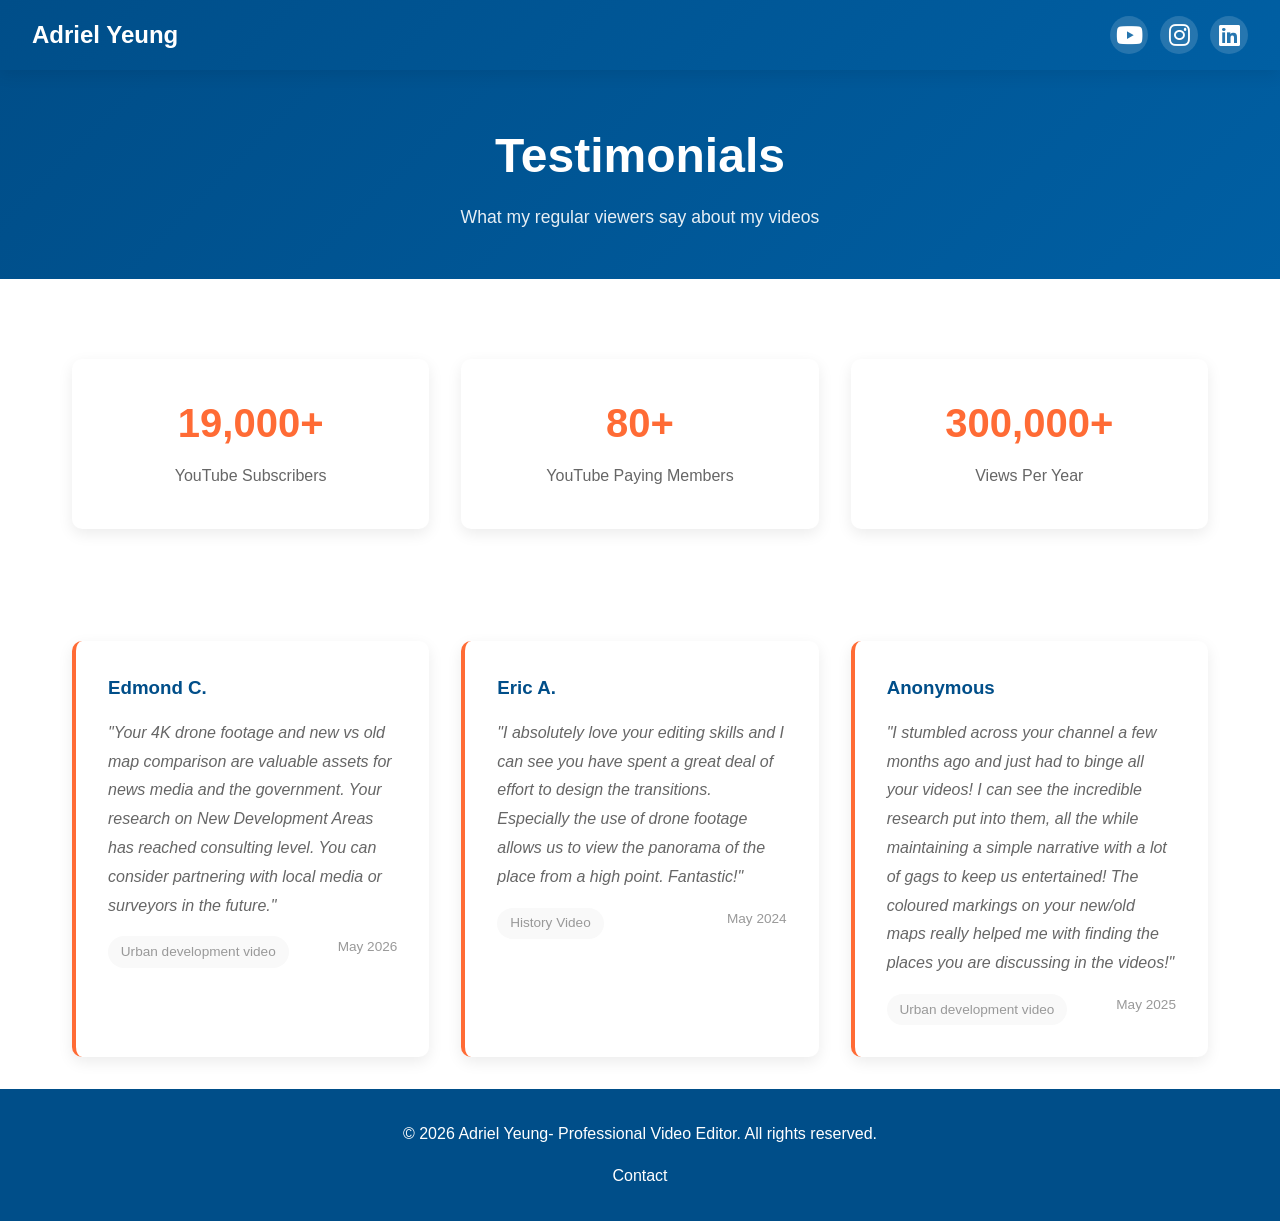
==== commit 356c420b: "Update social links and add to navbar" ====
--- a/testimonials.html
+++ b/testimonials.html
@@ -20,6 +20,17 @@
                 <li><a href="testimonials.html" class="nav-link active">Testimonials</a></li>
                 <li><a href="index.html#contact" class="nav-link cta-btn">Contact</a></li>
             </ul>
+            <div class="navbar-social-icons">
+                <a href="https://www.youtube.com/@adriel.city.explorer" target="_blank" class="social-icon" title="YouTube">
+                    <i class="fab fa-youtube"></i>
+                </a>
+                <a href="https://www.instagram.com/adriel.explorer/" target="_blank" class="social-icon" title="Instagram">
+                    <i class="fab fa-instagram"></i>
+                </a>
+                <a href="https://www.linkedin.com/in/adriel-yeung/" target="_blank" class="social-icon" title="LinkedIn">
+                    <i class="fab fa-linkedin"></i>
+                </a>
+            </div>
         </div>
     </nav>
 
--- a/styles.css
+++ b/styles.css
@@ -84,6 +84,29 @@
     width: 100%;
     height: 2px;
     background: var(--accent-color);
+}
+
+.navbar-social-icons {
+    display: flex;
+    gap: 0.75rem;
+    align-items: center;
+}
+
+.navbar-social-icons .social-icon {
+    width: 38px;
+    height: 38px;
+    display: flex;
+    align-items: center;
+    justify-content: center;
+    background: rgba(255, 255, 255, 0.15);
+    border-radius: 50%;
+    transition: background 0.2s ease, transform 0.2s ease;
+    color: white;
+}
+
+.navbar-social-icons .social-icon:hover {
+    background: rgba(255, 255, 255, 0.3);
+    transform: translateY(-1px);
 }
 
 .cta-btn {
@@ -1126,6 +1149,10 @@
         gap: 1rem;
     }
 
+    .navbar-social-icons {
+        display: none;
+    }
+
     .filter-buttons {
         gap: 0.5rem;
     }
